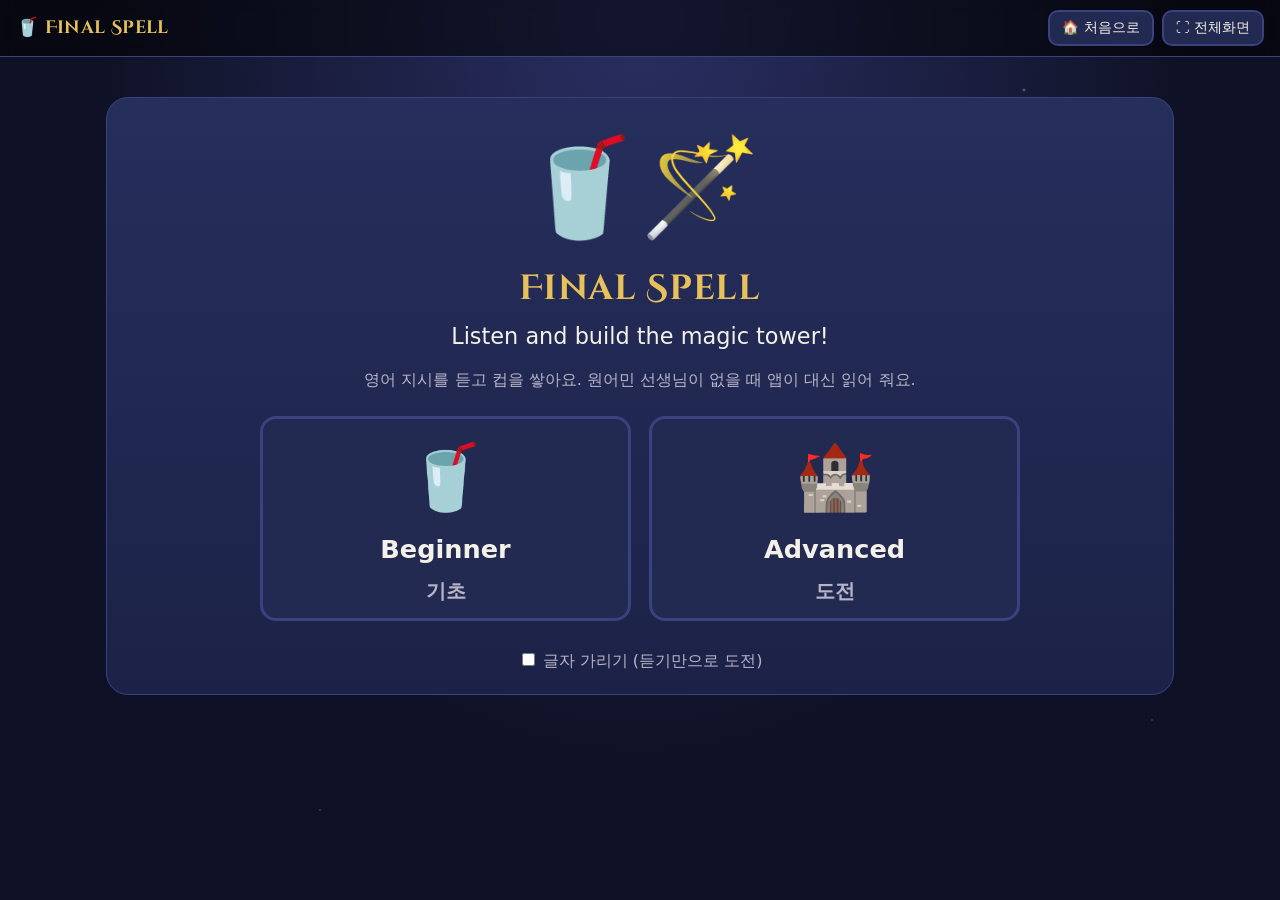
==== final.html @ cdf499e1 "Add Welcome to Hogwarts booth apps Sorting Ceremony, Spell Challenge, Forbidden Room and Final Spell" ====
<!doctype html>
<html lang="ko">
<head>
<meta charset="utf-8">
<meta name="viewport" content="width=device-width, initial-scale=1">
<title>Final Spell</title>
<link rel="preconnect" href="https://fonts.googleapis.com">
<link href="https://fonts.googleapis.com/css2?family=Cinzel+Decorative:wght@700&display=swap" rel="stylesheet">
<link rel="stylesheet" href="assets/common.css">
<style>
  .level-grid { display: grid; grid-template-columns: repeat(2, minmax(0, 1fr)); gap: 18px; max-width: 760px; margin: 24px auto; }
  .level { flex-direction: column; min-height: 200px; font-size: 1.6rem; font-weight: 800; border-width: 3px; }
  .level .e { font-size: 4rem; }
  .cmd { font-size: 3rem; font-weight: 800; line-height: 1.3; margin: 18px 0; min-height: 2.6em; display: flex; align-items: center; justify-content: center; }
  .cmd.blur { filter: blur(14px); }
  .c-red { color: #ff5c5c; } .c-blue { color: #5ca8ff; } .c-yellow { color: #ffd84a; } .c-green { color: #5cdb7a; }
  .steps { display: flex; gap: 6px; justify-content: center; margin: 8px 0; }
  .steps span { width: 34px; height: 8px; border-radius: 4px; background: #fff3; }
  .steps span.on { background: var(--gold); }
  @media (max-width: 640px) { .cmd { font-size: 1.9rem; } }
</style>
</head>
<body>
<div class="topbar">
  <h1 class="title-font">🥤 Final Spell</h1>
  <div class="tools">
    <a class="btn btn-small" href="index.html">🏠 처음으로</a>
    <button class="btn-small" onclick="Magic.toggleFullscreen()">⛶ 전체화면</button>
  </div>
</div>

<main class="wrap center" id="app"></main>

<script src="assets/common.js"></script>
<script>
// 컵스택 지시문 (협의안 Final Spell 내용 기반). 한 판 = 순서대로 진행
const SETS = {
  beginner: [
    ['Take the red cup.', 'Put the cup here.', 'Take the blue cup.', 'Put the red cup on the blue cup.', 'Put the yellow cup on top.', 'Build a tower!'],
    ['Take the green cup.', 'Put the cup here.', 'Take the yellow cup.', 'Put the yellow cup on the green cup.', 'Move the green cup.', 'Make a 3-layer tower!'],
    ['Take the blue cup.', 'Put the cup here.', 'Take the red cup.', 'Put the red cup next to the blue cup.', 'Put the green cup on top.', 'Build a tower!'],
  ],
  advanced: [
    ['Take 2 red cups and 3 blue cups.', 'Put the 3 blue cups in a line.', 'Put the 2 red cups on top.', 'Put 1 yellow cup on the top.', 'Make 3 layers!'],
    ['Take 3 green cups and 2 yellow cups.', 'Put the green cups in a line.', 'Put the yellow cups on the green cups.', 'Put 1 red cup on top.', 'Make 3 layers!'],
    ['Take 3 yellow cups.', 'Take 2 blue cups and 1 red cup.', 'Put the yellow cups in a line.', 'Put the blue cups on top.', 'Put the red cup on the very top.', 'Make a pyramid!'],
  ],
};

const app = document.getElementById('app');
let list, i, hideText = false;

function colorize(t) {
  return t.replace(/\b(red|blue|yellow|green)\b/gi, m => `<span class="c-${m.toLowerCase()}">${m}</span>`);
}

function home() {
  app.innerHTML = `
    <div class="card pop" style="margin-top:24px">
      <div style="font-size:6rem">🥤🪄</div>
      <h2 class="title-font" style="font-size:2.2rem;margin:6px 0;color:var(--gold)">Final Spell</h2>
      <p style="font-size:1.4rem;margin:4px 0">Listen and build the magic tower!</p>
      <p class="ko">영어 지시를 듣고 컵을 쌓아요. 원어민 선생님이 없을 때 앱이 대신 읽어 줘요.</p>
      <div class="level-grid">
        <button class="level" data-l="beginner"><span class="e">🥤</span>Beginner<span class="ko">기초</span></button>
        <button class="level" data-l="advanced"><span class="e">🏰</span>Advanced<span class="ko">도전</span></button>
      </div>
      <label class="ko"><input type="checkbox" id="hide"> 글자 가리기 (듣기만으로 도전)</label>
    </div>`;
  document.getElementById('hide').checked = hideText;
  document.getElementById('hide').onchange = e => hideText = e.target.checked;
  app.querySelectorAll('.level').forEach(b => b.onclick = () => {
    const sets = SETS[b.dataset.l];
    list = sets[Math.floor(Math.random() * sets.length)]; i = 0;
    Magic.sfx.magic(); show();
  });
}

function show() {
  const t = list[i];
  app.innerHTML = `
    <div class="steps">${list.map((_, k) => `<span class="${k <= i ? 'on' : ''}"></span>`).join('')}</div>
    <div class="pill">Spell ${i + 1} / ${list.length}</div>
    <div class="cmd pop ${hideText ? 'blur' : ''}" id="cmd">${colorize(t)}</div>
    <div class="row">
      <button class="btn-big" id="again">🔊 Again</button>
      ${hideText ? '<button class="btn-big" id="reveal">👀 Show</button>' : ''}
      <button class="btn-gold btn-big" id="next">${i < list.length - 1 ? 'Next ➜' : '✔ Finish'}</button>
    </div>
    <p class="ko" style="margin-top:16px">선생님: 학생이 지시대로 했으면 Next를 눌러 주세요.</p>`;
  Magic.speak(t, { rate: 0.8 });
  document.getElementById('again').onclick = () => Magic.speak(t, { rate: 0.7 });
  const rv = document.getElementById('reveal');
  if (rv) rv.onclick = () => document.getElementById('cmd').classList.remove('blur');
  document.getElementById('next').onclick = () => {
    Magic.sfx.ok();
    i++;
    i < list.length ? show() : finish();
  };
}

function finish() {
  Magic.inc('final_players');
  app.innerHTML = `
    <div class="card pop" style="margin-top:24px">
      <div style="font-size:6rem">🎉🏰</div>
      <h2 class="title-font" style="font-size:2.4rem;color:var(--gold);margin:6px 0">Congratulations!</h2>
      <p style="font-size:1.4rem">You are a real Hogwarts wizard!</p>
      <p class="ko">House 인증 카드를 받고 포토존으로 가세요! 📸</p>
      <button class="btn-gold btn-big" id="again" style="margin-top:14px">🥤 Next Student</button>
    </div>`;
  Magic.sfx.magic(); Magic.sparkle(app.querySelector('.card'), ['🎉', '✨', '⭐']);
  Magic.speak('Congratulations! You are a real Hogwarts wizard!');
  document.getElementById('again').onclick = home;
}

home();
</script>
</body>
</html>
---- assets/common.css ----
/* Welcome to Hogwarts - 공통 스타일 (태블릿·스탠바이미 화면 기준) */
:root {
  --bg: #0f1226;
  --bg2: #1a1f3d;
  --card: #232a52;
  --line: #3a4380;
  --text: #f4f1e8;
  --muted: #b8b4c8;
  --gold: #e8c15a;
  --ok: #4fd18b;
  --bad: #ff6b6b;
  --gryffindor: #ae0001;
  --slytherin: #1a7a3a;
  --hufflepuff: #e0a800;
  --ravenclaw: #1f4fa8;
}

* { box-sizing: border-box; -webkit-tap-highlight-color: transparent; }

html, body { margin: 0; min-height: 100%; }

body {
  background: radial-gradient(ellipse at top, #2a2f63 0%, var(--bg) 60%) fixed, var(--bg);
  color: var(--text);
  font-family: "Pretendard", "Apple SD Gothic Neo", "Malgun Gothic", "Noto Sans KR", system-ui, sans-serif;
  font-size: 20px;
  line-height: 1.45;
  user-select: none;
  -webkit-user-select: none;
  overflow-x: hidden;
}

/* 반짝이는 별 배경 */
body::before {
  content: "";
  position: fixed; inset: 0; pointer-events: none; z-index: -1;
  background-image:
    radial-gradient(2px 2px at 10% 20%, #fff8, transparent),
    radial-gradient(2px 2px at 80% 10%, #fff6, transparent),
    radial-gradient(1px 1px at 40% 70%, #fff8, transparent),
    radial-gradient(2px 2px at 65% 45%, #fff5, transparent),
    radial-gradient(1px 1px at 25% 90%, #fff7, transparent),
    radial-gradient(1px 1px at 90% 80%, #fff7, transparent);
  animation: twinkle 4s ease-in-out infinite alternate;
}
@keyframes twinkle { from { opacity: .5; } to { opacity: 1; } }

.title-font { font-family: "Cinzel Decorative", "Cinzel", Georgia, serif; letter-spacing: .02em; }

.wrap { max-width: 1100px; margin: 0 auto; padding: 16px; }

/* 상단 바 */
.topbar {
  display: flex; align-items: center; justify-content: space-between; gap: 12px;
  padding: 10px 16px; background: #0008; border-bottom: 1px solid var(--line);
  position: sticky; top: 0; z-index: 10; backdrop-filter: blur(6px);
}
.topbar h1 { margin: 0; font-size: 1.15rem; color: var(--gold); }
.topbar .tools { display: flex; gap: 8px; flex-wrap: wrap; }

/* 버튼 */
button, .btn {
  font: inherit; color: var(--text); cursor: pointer;
  background: var(--card); border: 2px solid var(--line); border-radius: 16px;
  padding: 12px 20px; text-decoration: none; display: inline-flex; align-items: center; justify-content: center; gap: 8px;
  transition: transform .08s, background .2s, border-color .2s;
}
button:active, .btn:active { transform: scale(.96); }
button:disabled { opacity: .45; cursor: default; }
.btn-gold { background: linear-gradient(180deg, #f5d77a, #c99a2e); color: #2a1d00; border-color: #f5d77a; font-weight: 700; }
.btn-small { padding: 6px 12px; font-size: .85rem; border-radius: 10px; }
.btn-big { font-size: 1.5rem; padding: 18px 34px; border-radius: 22px; }
.btn-ok { border-color: var(--ok); }
.btn-ghost { background: transparent; }

/* 마이크 버튼 */
.mic {
  width: 132px; height: 132px; border-radius: 50%; font-size: 3.4rem;
  background: radial-gradient(circle at 35% 30%, #ffe9a8, #d29b25 70%);
  border: 4px solid #fff3; color: #2a1d00; box-shadow: 0 0 30px #e8c15a55;
}
.mic.listening { animation: pulse 1s ease-in-out infinite; background: radial-gradient(circle at 35% 30%, #ffb3b3, #d23b3b 70%); }
@keyframes pulse { 0%,100% { box-shadow: 0 0 0 0 #ff6b6b88; } 50% { box-shadow: 0 0 0 26px #ff6b6b00; } }

.card {
  background: linear-gradient(180deg, #262e5c, #1c2247);
  border: 1px solid var(--line); border-radius: 22px; padding: 20px;
}

.center { text-align: center; }
.muted { color: var(--muted); }
.ko { color: var(--muted); font-size: .8em; }
.hidden { display: none !important; }

.row { display: flex; gap: 12px; flex-wrap: wrap; justify-content: center; align-items: center; }

.big-emoji { font-size: 9rem; line-height: 1.1; filter: drop-shadow(0 6px 18px #0008); }

.heard { min-height: 1.6em; font-size: 1.1rem; color: var(--muted); }
.heard b { color: var(--text); }

.feedback { font-size: 2rem; font-weight: 800; min-height: 1.5em; }
.feedback.ok { color: var(--ok); }
.feedback.bad { color: var(--bad); }

.pill { display: inline-block; padding: 4px 12px; border-radius: 999px; background: #0006; border: 1px solid var(--line); font-size: .85rem; }

/* 기숙사 색 */
.h-gryffindor { --house: var(--gryffindor); }
.h-slytherin { --house: var(--slytherin); }
.h-hufflepuff { --house: var(--hufflepuff); }
.h-ravenclaw { --house: var(--ravenclaw); }

/* 반짝 효과 */
.spark { position: fixed; pointer-events: none; font-size: 2rem; z-index: 99; animation: spark 1s ease-out forwards; }
@keyframes spark { to { transform: translate(var(--dx), var(--dy)) scale(.3); opacity: 0; } }

.shake { animation: shake .4s; }
@keyframes shake { 20%,60% { transform: translateX(-10px); } 40%,80% { transform: translateX(10px); } }

.pop { animation: pop .5s ease-out; }
@keyframes pop { 0% { transform: scale(.4); opacity: 0; } 70% { transform: scale(1.1); } 100% { transform: scale(1); opacity: 1; } }

/* 마이크 미지원 안내 */
.notice { background: #4a3a10; border: 1px solid var(--gold); color: #ffe9a8; border-radius: 12px; padding: 10px 14px; font-size: .9rem; margin: 10px auto; max-width: 760px; }

@media (max-width: 640px) {
  body { font-size: 17px; }
  .big-emoji { font-size: 6.5rem; }
  .mic { width: 104px; height: 104px; font-size: 2.6rem; }
  .btn-big { font-size: 1.2rem; padding: 14px 24px; }
}
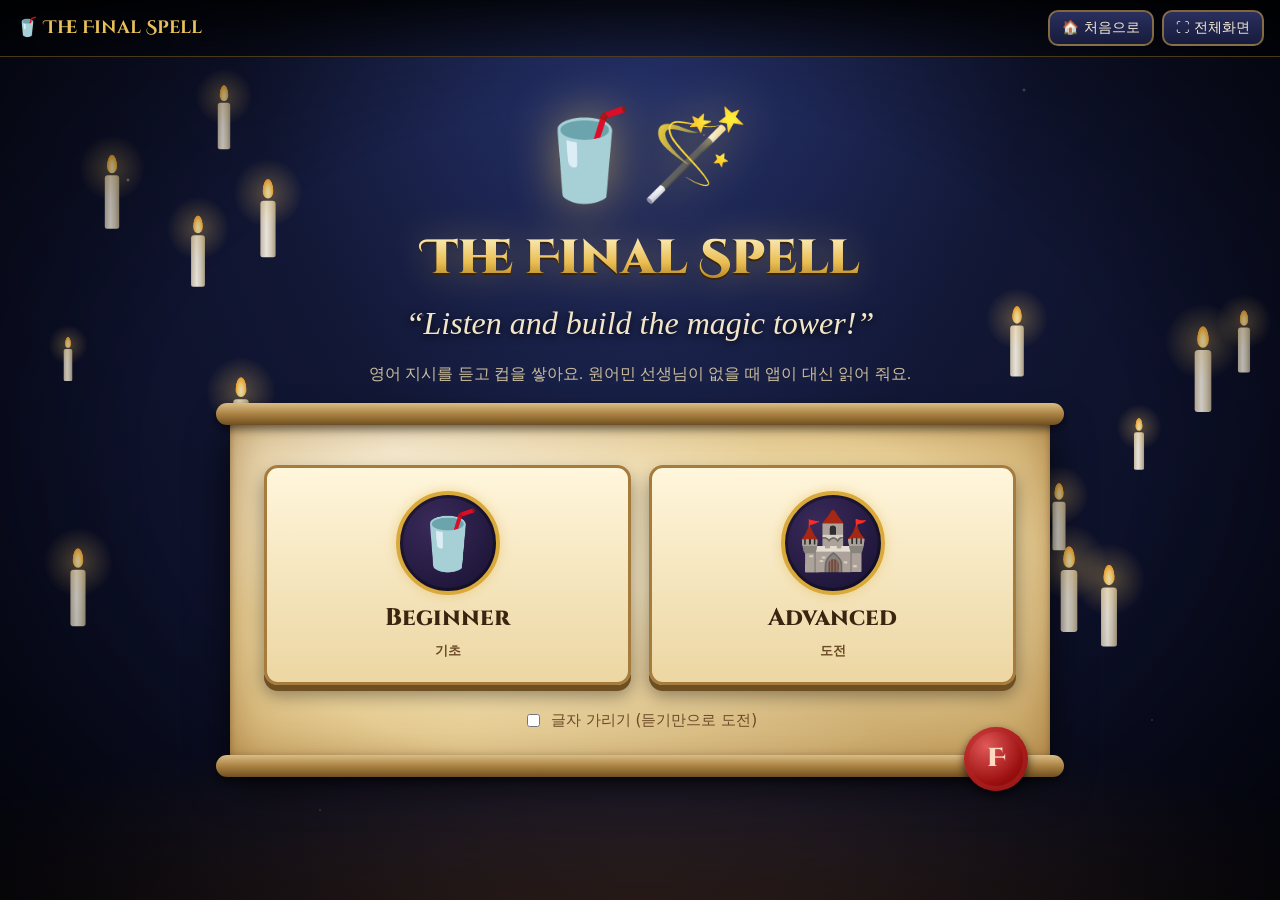
==== commit 98726cd7: "Apply Hogwarts Great Hall theme to all booth apps Move the candles, parchment, Sorting Hat, house cr" ====
--- a/final.html
+++ b/final.html
@@ -5,24 +5,22 @@
 <meta name="viewport" content="width=device-width, initial-scale=1">
 <title>Final Spell</title>
 <link rel="preconnect" href="https://fonts.googleapis.com">
-<link href="https://fonts.googleapis.com/css2?family=Cinzel+Decorative:wght@700&display=swap" rel="stylesheet">
+<link href="https://fonts.googleapis.com/css2?family=Cinzel+Decorative:wght@700;900&family=Cinzel:wght@600;800&family=IM+Fell+English:ital@0;1&display=swap" rel="stylesheet">
 <link rel="stylesheet" href="assets/common.css">
 <style>
-  .level-grid { display: grid; grid-template-columns: repeat(2, minmax(0, 1fr)); gap: 18px; max-width: 760px; margin: 24px auto; }
-  .level { flex-direction: column; min-height: 200px; font-size: 1.6rem; font-weight: 800; border-width: 3px; }
-  .level .e { font-size: 4rem; }
-  .cmd { font-size: 3rem; font-weight: 800; line-height: 1.3; margin: 18px 0; min-height: 2.6em; display: flex; align-items: center; justify-content: center; }
+  /* 주문서(양피지)에 적힌 지시문 */
+  .cmd { font-family: "IM Fell English", Georgia, serif; font-size: 3.2rem; line-height: 1.25; margin: 0; min-height: 2.6em; display: flex; align-items: center; justify-content: center; color: var(--ink); }
   .cmd.blur { filter: blur(14px); }
-  .c-red { color: #ff5c5c; } .c-blue { color: #5ca8ff; } .c-yellow { color: #ffd84a; } .c-green { color: #5cdb7a; }
-  .steps { display: flex; gap: 6px; justify-content: center; margin: 8px 0; }
-  .steps span { width: 34px; height: 8px; border-radius: 4px; background: #fff3; }
-  .steps span.on { background: var(--gold); }
+  .c-red { color: #b3161b; } .c-blue { color: #1f4fa8; } .c-yellow { color: #b8860b; } .c-green { color: #1d7a43; }
+  .cmd [class^="c-"] { font-weight: 700; }
+  .controls { display: flex; gap: 14px; justify-content: center; flex-wrap: wrap; margin-top: 34px; }
+  .label-check { display: inline-flex; gap: 8px; align-items: center; margin-top: 18px; color: var(--ink-soft); font-size: .95rem; }
   @media (max-width: 640px) { .cmd { font-size: 1.9rem; } }
 </style>
 </head>
 <body>
 <div class="topbar">
-  <h1 class="title-font">🥤 Final Spell</h1>
+  <h1>🥤 The Final Spell</h1>
   <div class="tools">
     <a class="btn btn-small" href="index.html">🏠 처음으로</a>
     <button class="btn-small" onclick="Magic.toggleFullscreen()">⛶ 전체화면</button>
@@ -56,16 +54,19 @@
 
 function home() {
   app.innerHTML = `
-    <div class="card pop" style="margin-top:24px">
-      <div style="font-size:6rem">🥤🪄</div>
-      <h2 class="title-font" style="font-size:2.2rem;margin:6px 0;color:var(--gold)">Final Spell</h2>
-      <p style="font-size:1.4rem;margin:4px 0">Listen and build the magic tower!</p>
+    <div class="pop" style="margin-top:18px">
+      <div style="font-size:5.5rem;filter:drop-shadow(0 0 24px #ffd25a88)">🥤🪄</div>
+      <h2 class="title" style="font-size:3rem">The Final Spell</h2>
+      <p class="speech" style="margin:4px 0">“Listen and build the magic tower!”</p>
       <p class="ko">영어 지시를 듣고 컵을 쌓아요. 원어민 선생님이 없을 때 앱이 대신 읽어 줘요.</p>
-      <div class="level-grid">
-        <button class="level" data-l="beginner"><span class="e">🥤</span>Beginner<span class="ko">기초</span></button>
-        <button class="level" data-l="advanced"><span class="e">🏰</span>Advanced<span class="ko">도전</span></button>
+      <div class="parchment" style="max-width:820px;margin-top:30px">
+        <div class="level-grid">
+          <button class="opt level" data-l="beginner"><span class="medal">🥤</span>Beginner<span class="ko">기초</span></button>
+          <button class="opt level" data-l="advanced"><span class="medal">🏰</span>Advanced<span class="ko">도전</span></button>
+        </div>
+        <label class="label-check"><input type="checkbox" id="hide"> 글자 가리기 (듣기만으로 도전)</label>
+        <div class="seal">F</div>
       </div>
-      <label class="ko"><input type="checkbox" id="hide"> 글자 가리기 (듣기만으로 도전)</label>
     </div>`;
   document.getElementById('hide').checked = hideText;
   document.getElementById('hide').onchange = e => hideText = e.target.checked;
@@ -79,13 +80,16 @@
 function show() {
   const t = list[i];
   app.innerHTML = `
-    <div class="steps">${list.map((_, k) => `<span class="${k <= i ? 'on' : ''}"></span>`).join('')}</div>
+    <div class="progress" style="margin-top:14px">${list.map((_, k) => `<span class="${k <= i ? 'on' : ''}"></span>`).join('')}</div>
     <div class="pill">Spell ${i + 1} / ${list.length}</div>
-    <div class="cmd pop ${hideText ? 'blur' : ''}" id="cmd">${colorize(t)}</div>
-    <div class="row">
+    <div class="parchment pop" style="margin-top:30px">
+      <div class="cmd ${hideText ? 'blur' : ''}" id="cmd"><span>${colorize(t)}</span></div>
+      <div class="seal">F</div>
+    </div>
+    <div class="controls">
       <button class="btn-big" id="again">🔊 Again</button>
       ${hideText ? '<button class="btn-big" id="reveal">👀 Show</button>' : ''}
-      <button class="btn-gold btn-big" id="next">${i < list.length - 1 ? 'Next ➜' : '✔ Finish'}</button>
+      <button class="btn-magic" id="next">${i < list.length - 1 ? 'Next ➜' : '✔ Finish'}</button>
     </div>
     <p class="ko" style="margin-top:16px">선생님: 학생이 지시대로 했으면 Next를 눌러 주세요.</p>`;
   Magic.speak(t, { rate: 0.8 });
@@ -102,15 +106,15 @@
 function finish() {
   Magic.inc('final_players');
   app.innerHTML = `
-    <div class="card pop" style="margin-top:24px">
-      <div style="font-size:6rem">🎉🏰</div>
-      <h2 class="title-font" style="font-size:2.4rem;color:var(--gold);margin:6px 0">Congratulations!</h2>
-      <p style="font-size:1.4rem">You are a real Hogwarts wizard!</p>
+    <div class="pop" style="margin-top:18px">
+      ${Magic.hatSVG()}
+      <h2 class="title" style="font-size:3rem">Congratulations!</h2>
+      <p class="speech" style="margin:4px 0">“You are a real Hogwarts wizard!”</p>
       <p class="ko">House 인증 카드를 받고 포토존으로 가세요! 📸</p>
-      <button class="btn-gold btn-big" id="again" style="margin-top:14px">🥤 Next Student</button>
+      <button class="btn-magic" id="again" style="margin-top:22px">🥤 Next Student</button>
     </div>`;
-  Magic.sfx.magic(); Magic.sparkle(app.querySelector('.card'), ['🎉', '✨', '⭐']);
-  Magic.speak('Congratulations! You are a real Hogwarts wizard!');
+  Magic.sfx.magic(); Magic.confetti(); Magic.sparkle(document.getElementById('hat'), ['🎉', '✨', '⭐']);
+  Magic.hatSay('Congratulations! You are a real Hogwarts wizard!');
   document.getElementById('again').onclick = home;
 }
 
--- a/assets/common.css
+++ b/assets/common.css
@@ -1,18 +1,16 @@
-/* Welcome to Hogwarts - 공통 스타일 (태블릿·스탠바이미 화면 기준) */
+/* Welcome to Hogwarts - 공통 스타일 (태블릿·스탠바이미 화면 기준)
+ * 모든 앱이 같은 '대연회장' 분위기: 별 천장 + 떠다니는 촛불 + 양피지 + 금빛 장식
+ * 글꼴(각 HTML <head>에서 불러옴): Cinzel Decorative / Cinzel / IM Fell English
+ */
 :root {
-  --bg: #0f1226;
-  --bg2: #1a1f3d;
-  --card: #232a52;
-  --line: #3a4380;
-  --text: #f4f1e8;
-  --muted: #b8b4c8;
+  --bg: #07091a;
+  --card: #1c2148;
+  --line: #d9a93a55;
+  --text: #f6ecd6;
+  --muted: #cbbd9c;
   --gold: #e8c15a;
-  --ok: #4fd18b;
+  --ok: #5fe39a;
   --bad: #ff6b6b;
-  --gryffindor: #ae0001;
-  --slytherin: #1a7a3a;
-  --hufflepuff: #e0a800;
-  --ravenclaw: #1f4fa8;
 }
 
 * { box-sizing: border-box; -webkit-tap-highlight-color: transparent; }
@@ -20,7 +18,6 @@
 html, body { margin: 0; min-height: 100%; }
 
 body {
-  background: radial-gradient(ellipse at top, #2a2f63 0%, var(--bg) 60%) fixed, var(--bg);
   color: var(--text);
   font-family: "Pretendard", "Apple SD Gothic Neo", "Malgun Gothic", "Noto Sans KR", system-ui, sans-serif;
   font-size: 20px;
@@ -30,17 +27,19 @@
   overflow-x: hidden;
 }
 
-/* 반짝이는 별 배경 */
+/* 반짝이는 별 (마법 천장) */
 body::before {
   content: "";
-  position: fixed; inset: 0; pointer-events: none; z-index: -1;
+  position: fixed; inset: 0; pointer-events: none; z-index: 0;
   background-image:
     radial-gradient(2px 2px at 10% 20%, #fff8, transparent),
     radial-gradient(2px 2px at 80% 10%, #fff6, transparent),
     radial-gradient(1px 1px at 40% 70%, #fff8, transparent),
     radial-gradient(2px 2px at 65% 45%, #fff5, transparent),
     radial-gradient(1px 1px at 25% 90%, #fff7, transparent),
-    radial-gradient(1px 1px at 90% 80%, #fff7, transparent);
+    radial-gradient(1px 1px at 90% 80%, #fff7, transparent),
+    radial-gradient(1px 1px at 55% 15%, #fff9, transparent),
+    radial-gradient(2px 2px at 33% 35%, #fff4, transparent);
   animation: twinkle 4s ease-in-out infinite alternate;
 }
 @keyframes twinkle { from { opacity: .5; } to { opacity: 1; } }
@@ -52,39 +51,38 @@
 /* 상단 바 */
 .topbar {
   display: flex; align-items: center; justify-content: space-between; gap: 12px;
-  padding: 10px 16px; background: #0008; border-bottom: 1px solid var(--line);
-  position: sticky; top: 0; z-index: 10; backdrop-filter: blur(6px);
+  padding: 10px 16px; position: sticky; top: 0; z-index: 10; backdrop-filter: blur(6px);
 }
 .topbar h1 { margin: 0; font-size: 1.15rem; color: var(--gold); }
 .topbar .tools { display: flex; gap: 8px; flex-wrap: wrap; }
 
-/* 버튼 */
+/* 기본 버튼: 남색 + 금테 */
 button, .btn {
   font: inherit; color: var(--text); cursor: pointer;
-  background: var(--card); border: 2px solid var(--line); border-radius: 16px;
+  background: linear-gradient(180deg, #2a2f5e, #171b3c); border: 2px solid #d9a93a88; border-radius: 16px;
   padding: 12px 20px; text-decoration: none; display: inline-flex; align-items: center; justify-content: center; gap: 8px;
-  transition: transform .08s, background .2s, border-color .2s;
-}
+  transition: transform .08s, background .2s, border-color .2s, box-shadow .2s;
+}
+button:hover, .btn:hover { border-color: var(--gold); }
 button:active, .btn:active { transform: scale(.96); }
 button:disabled { opacity: .45; cursor: default; }
-.btn-gold { background: linear-gradient(180deg, #f5d77a, #c99a2e); color: #2a1d00; border-color: #f5d77a; font-weight: 700; }
 .btn-small { padding: 6px 12px; font-size: .85rem; border-radius: 10px; }
 .btn-big { font-size: 1.5rem; padding: 18px 34px; border-radius: 22px; }
 .btn-ok { border-color: var(--ok); }
 .btn-ghost { background: transparent; }
 
 /* 마이크 버튼 */
-.mic {
-  width: 132px; height: 132px; border-radius: 50%; font-size: 3.4rem;
-  background: radial-gradient(circle at 35% 30%, #ffe9a8, #d29b25 70%);
-  border: 4px solid #fff3; color: #2a1d00; box-shadow: 0 0 30px #e8c15a55;
-}
+.mic { width: 132px; height: 132px; border-radius: 50%; font-size: 3.4rem; color: #2a1d00; box-shadow: 0 0 30px #e8c15a55; }
 .mic.listening { animation: pulse 1s ease-in-out infinite; background: radial-gradient(circle at 35% 30%, #ffb3b3, #d23b3b 70%); }
 @keyframes pulse { 0%,100% { box-shadow: 0 0 0 0 #ff6b6b88; } 50% { box-shadow: 0 0 0 26px #ff6b6b00; } }
 
+/* 어두운 판 (선생님 메뉴 등) */
 .card {
-  background: linear-gradient(180deg, #262e5c, #1c2247);
-  border: 1px solid var(--line); border-radius: 22px; padding: 20px;
+  position: relative; z-index: 1;
+  background: linear-gradient(180deg, #1f2550ee, #12153300);
+  background-color: #141838e6;
+  border: 1px solid var(--line); border-radius: 18px; padding: 20px;
+  box-shadow: 0 18px 40px #0009;
 }
 
 .center { text-align: center; }
@@ -96,20 +94,14 @@
 
 .big-emoji { font-size: 9rem; line-height: 1.1; filter: drop-shadow(0 6px 18px #0008); }
 
-.heard { min-height: 1.6em; font-size: 1.1rem; color: var(--muted); }
+.heard { min-height: 1.6em; font-size: 1.1rem; }
 .heard b { color: var(--text); }
 
-.feedback { font-size: 2rem; font-weight: 800; min-height: 1.5em; }
+.feedback { font-family: "Cinzel", Georgia, serif; font-size: 2rem; font-weight: 800; min-height: 1.5em; text-shadow: 0 2px 8px #000a; }
 .feedback.ok { color: var(--ok); }
 .feedback.bad { color: var(--bad); }
 
-.pill { display: inline-block; padding: 4px 12px; border-radius: 999px; background: #0006; border: 1px solid var(--line); font-size: .85rem; }
-
-/* 기숙사 색 */
-.h-gryffindor { --house: var(--gryffindor); }
-.h-slytherin { --house: var(--slytherin); }
-.h-hufflepuff { --house: var(--hufflepuff); }
-.h-ravenclaw { --house: var(--ravenclaw); }
+.pill { display: inline-block; padding: 4px 14px; border-radius: 999px; background: #000a; border: 1px solid var(--line); font: 600 .85rem "Cinzel", Georgia, serif; color: var(--gold); letter-spacing: .05em; }
 
 /* 반짝 효과 */
 .spark { position: fixed; pointer-events: none; font-size: 2rem; z-index: 99; animation: spark 1s ease-out forwards; }
@@ -122,7 +114,17 @@
 @keyframes pop { 0% { transform: scale(.4); opacity: 0; } 70% { transform: scale(1.1); } 100% { transform: scale(1); opacity: 1; } }
 
 /* 마이크 미지원 안내 */
-.notice { background: #4a3a10; border: 1px solid var(--gold); color: #ffe9a8; border-radius: 12px; padding: 10px 14px; font-size: .9rem; margin: 10px auto; max-width: 760px; }
+.notice { position: relative; z-index: 1; background: #3a2a0c; border: 1px solid var(--gold); color: #ffe9a8; border-radius: 12px; padding: 10px 14px; font-size: .9rem; margin: 10px auto; max-width: 760px; }
+
+/* 선생님용 영역 */
+.teacher { margin-top: 18px; padding-top: 12px; border-top: 1px dashed #d9a93a44; }
+.teacher .label { font-size: .8rem; color: var(--muted); margin-bottom: 6px; }
+kbd { background: #0007; border: 1px solid var(--line); border-radius: 6px; padding: 0 6px; font-size: .8em; }
+
+/* 단계 선택 (양피지 타일 2개) */
+.level-grid { display: grid; grid-template-columns: repeat(2, minmax(0, 1fr)); gap: 18px; max-width: 760px; margin: 22px auto 6px; }
+.level-grid .opt { min-height: 220px; font-size: 1.5rem; }
+.level-grid .opt .ko { font-family: "Pretendard", "Malgun Gothic", sans-serif; font-weight: 600; font-size: .8rem; color: var(--ink-soft); }
 
 @media (max-width: 640px) {
   body { font-size: 17px; }
@@ -130,3 +132,166 @@
   .mic { width: 104px; height: 104px; font-size: 2.6rem; }
   .btn-big { font-size: 1.2rem; padding: 14px 24px; }
 }
+
+/* ================================================================
+ * 호그와트 테마 (Sorting Ceremony에서 시작해 모든 앱에 공통 적용)
+ * ================================================================ */
+/* ===== 대연회장(Great Hall) 분위기 ===== */
+:root {
+  --parch-1: #f6e7c1; --parch-2: #e6cd94; --parch-3: #c9a565;
+  --ink: #3a2510; --ink-soft: #6b4a26;
+  --gold-1: #fbe7a1; --gold-2: #d9a93a; --gold-3: #8a6416;
+}
+body {
+  background:
+    radial-gradient(ellipse 120% 60% at 50% 115%, #5a3410cc 0%, transparent 60%) fixed,
+    radial-gradient(ellipse at 50% -10%, #2b3a7a 0%, #121735 45%, #07091a 100%) fixed;
+  background-color: #07091a;
+  min-height: 100vh;
+}
+html { overflow-x: hidden; }
+/* 가장자리 어둡게 */
+body::after {
+  content: ""; position: fixed; inset: 0; pointer-events: none; z-index: 0;
+  background: radial-gradient(ellipse at center, transparent 55%, #000a 100%);
+}
+.fell { font-family: "IM Fell English", Georgia, "Noto Serif KR", serif; }
+.cinzel { font-family: "Cinzel", Georgia, serif; }
+.ko { font-family: "Pretendard", "Apple SD Gothic Neo", "Malgun Gothic", sans-serif; }
+
+.topbar { background: linear-gradient(180deg, #000c, #0006); border-bottom: 1px solid #d9a93a55; }
+.topbar h1 { font-family: "Cinzel Decorative", serif; }
+
+main.wrap { position: relative; z-index: 1; }
+
+/* ===== 떠다니는 촛불 ===== */
+.candles { position: fixed; inset: 0; pointer-events: none; z-index: 0; overflow: hidden; }
+.candle { position: absolute; width: 14px; height: 52px; border-radius: 3px 3px 2px 2px;
+  background: linear-gradient(90deg, #d8cbb0, #fffaf0 40%, #e6dcc4 70%, #b9ab8e);
+  animation: float var(--d, 6s) ease-in-out infinite alternate; opacity: .9; }
+.candle::before { /* 불꽃 */
+  content: ""; position: absolute; left: 50%; top: -20px; width: 10px; height: 18px; transform: translateX(-50%);
+  border-radius: 50% 50% 50% 50% / 60% 60% 40% 40%;
+  background: radial-gradient(ellipse at 50% 70%, #fff 0%, #ffe27a 35%, #ff9a1f 70%, transparent 75%);
+  animation: flicker .18s infinite alternate; }
+.candle::after { /* 빛 번짐 */
+  content: ""; position: absolute; left: 50%; top: -42px; width: 70px; height: 70px; transform: translateX(-50%);
+  background: radial-gradient(circle, #ffcf6b55, transparent 65%); }
+@keyframes float { from { transform: translateY(0); } to { transform: translateY(-22px); } }
+@keyframes flicker { from { transform: translateX(-50%) scale(1, 1); } to { transform: translateX(-52%) scale(.9, 1.08); } }
+body.dim .candles { opacity: .35; transition: opacity 1s; }
+
+/* ===== 마법의 모자 (SVG) ===== */
+.hat-wrap { display: inline-block; filter: drop-shadow(0 18px 24px #000c); }
+.hat-wrap svg { width: 240px; height: auto; display: block; transform-origin: 50% 90%; animation: sway 3s ease-in-out infinite; }
+.hat-wrap.small svg { width: 120px; }
+.hat-wrap.big svg { width: 300px; }
+@keyframes sway { 0%,100% { transform: rotate(-4deg); } 50% { transform: rotate(4deg); } }
+.hat-mouth { transform-origin: 105px 141px; transition: transform .1s; }
+.talking .hat-mouth { animation: talk .22s ease-in-out infinite alternate; }
+.talking svg { animation: sway 3s ease-in-out infinite, bob .44s ease-in-out infinite alternate; }
+@keyframes talk { from { transform: scaleY(.35); } to { transform: scaleY(1.25); } }
+@keyframes bob { to { translate: 0 -4px; } }
+.thinking svg { animation: ponder 1.1s ease-in-out infinite; }
+@keyframes ponder { 0%,100% { transform: rotate(-10deg) scale(1); } 50% { transform: rotate(10deg) scale(1.04); } }
+
+/* ===== 양피지 ===== */
+.parchment {
+  position: relative; color: var(--ink); padding: 28px 34px 30px; margin: 10px auto; max-width: 900px;
+  background:
+    radial-gradient(ellipse at 20% 10%, #fff8 0%, transparent 40%),
+    radial-gradient(ellipse at 80% 90%, #a0743055 0%, transparent 45%),
+    radial-gradient(ellipse at center, var(--parch-1) 0%, var(--parch-2) 70%, var(--parch-3) 100%);
+  border-radius: 6px 10px 8px 12px / 12px 8px 10px 6px;
+  box-shadow: inset 0 0 40px #8a5a2088, inset 0 0 6px #5a3a1088, 0 18px 40px #000b;
+}
+.parchment::before, .parchment::after { /* 위아래 두루마리 */
+  content: ""; position: absolute; left: -14px; right: -14px; height: 22px; border-radius: 12px;
+  background: linear-gradient(180deg, #d9bd84, #a57c3d 55%, #6e4f22);
+  box-shadow: 0 4px 10px #0008;
+}
+.parchment::before { top: -12px; }
+.parchment::after { bottom: -12px; }
+.parchment .ko { color: var(--ink-soft); }
+
+.seal { /* 밀랍 봉인 */
+  position: absolute; right: 22px; bottom: -26px; width: 64px; height: 64px; border-radius: 50%; z-index: 2;
+  background: radial-gradient(circle at 35% 30%, #e05858, #9c1010 60%, #5e0606);
+  box-shadow: 0 4px 10px #000a, inset 0 0 0 5px #b8262680;
+  display: grid; place-items: center; color: #ffd9c0; font: 900 1.6rem "Cinzel Decorative", serif;
+}
+
+/* ===== 진행 표시 (작은 촛불) ===== */
+.progress { display: flex; gap: 18px; justify-content: center; margin: 4px 0 14px; }
+.progress span { width: 10px; height: 26px; border-radius: 2px; background: #6b5a40; position: relative; }
+.progress span.on { background: linear-gradient(90deg, #d8cbb0, #fffaf0, #c9bb9e); }
+.progress span.on::before { content: ""; position: absolute; left: 50%; top: -14px; width: 8px; height: 12px; transform: translateX(-50%);
+  border-radius: 50% 50% 50% 50% / 60% 60% 40% 40%; background: radial-gradient(ellipse at 50% 70%, #fff, #ffd25a 40%, #ff8a1a 75%, transparent 78%);
+  box-shadow: 0 0 14px 4px #ffb84a66; }
+
+/* ===== 질문 화면 ===== */
+.q-head { display: flex; align-items: center; justify-content: center; gap: 18px; }
+.q-text { font-family: "IM Fell English", Georgia, serif; font-size: 2.5rem; margin: 0; line-height: 1.15; }
+.speak-btn { background: #3a2510; border: 2px solid var(--gold-2); color: var(--gold-1); border-radius: 50%; width: 52px; height: 52px; padding: 0; font-size: 1.3rem; flex: none; }
+.options { display: grid; grid-template-columns: repeat(4, minmax(0, 1fr)); gap: 16px; margin: 22px 0 6px; }
+.opt {
+  flex-direction: column; gap: 6px; min-height: 200px; padding: 16px 8px; color: var(--ink);
+  font-family: "Cinzel", serif; font-weight: 800; font-size: 1.25rem;
+  background: linear-gradient(180deg, #fff6dc, #ecd6a2);
+  border: 3px solid #a57c3d; border-radius: 14px; box-shadow: 0 6px 0 #6e4f22, 0 10px 18px #0006;
+}
+.opt:active { transform: translateY(4px); box-shadow: 0 2px 0 #6e4f22, 0 4px 10px #0006; }
+.opt .medal { width: 104px; height: 104px; border-radius: 50%; display: grid; place-items: center; font-size: 3.6rem;
+  background: radial-gradient(circle at 35% 30%, #3a2a5a, #161030); border: 4px solid var(--gold-2); box-shadow: inset 0 0 0 3px #00000055, 0 0 12px #d9a93a66; }
+.opt.chosen { background: linear-gradient(180deg, #fff3b8, #f0c955); border-color: var(--gold-1); box-shadow: 0 0 0 4px #fbe7a1, 0 0 40px #ffd25a; }
+.listen-row { display: flex; align-items: center; justify-content: center; gap: 18px; margin-top: 18px; }
+.mic { background: radial-gradient(circle at 35% 30%, #fbe7a1, #d9a93a 55%, #8a6416); border: 4px solid #fff4; }
+.heard { color: #e9dcc0; font-family: "IM Fell English", Georgia, serif; }
+.hint { color: #d8c9a8; font-size: .95rem; }
+
+/* ===== 문장(제목) ===== */
+.title { font-family: "Cinzel Decorative", serif; font-weight: 900; color: var(--gold-1); margin: 6px 0;
+  background: linear-gradient(180deg, #fff6cf 10%, #e9bd52 55%, #9c6d18 90%); -webkit-background-clip: text; background-clip: text; color: transparent;
+  filter: drop-shadow(0 2px 0 #3a2508) drop-shadow(0 0 18px #ffcc5a55); }
+.speech { font-family: "IM Fell English", Georgia, serif; font-style: italic; font-size: 2rem; color: #f3e6c8; text-shadow: 0 2px 8px #000; }
+
+/* ===== 금빛 버튼 ===== */
+.btn-magic {
+  font-family: "Cinzel", serif; font-weight: 800; font-size: 1.45rem; letter-spacing: .04em; color: #2a1a04;
+  padding: 16px 38px; border-radius: 999px; border: 2px solid #fff3c4;
+  background: linear-gradient(180deg, #fff1b5 0%, #e5b443 45%, #a77a1f 100%);
+  box-shadow: 0 0 0 4px #5a3d0c, 0 0 30px #ffcf5a77, inset 0 2px 0 #fff8;
+}
+
+/* ===== 기숙사 문장(방패) ===== */
+.crest { position: relative; width: 100%; aspect-ratio: .84; display: grid; place-items: center;
+  border-radius: 14px 14px 50% 50% / 14px 14px 62% 62%;
+  background:
+    repeating-linear-gradient(135deg, #ffffff10 0 12px, transparent 12px 24px),
+    linear-gradient(180deg, var(--c1), var(--c2));
+  border: 6px solid var(--metal);
+  box-shadow: inset 0 0 0 3px #0005, inset 0 -20px 40px #0006, 0 10px 24px #000a; }
+.crest .animal { font-size: 4.2rem; filter: drop-shadow(0 4px 4px #0009); margin-top: -10%; }
+.house-btn .crest { max-width: 210px; margin: 0 auto; }
+.crest.mini { width: 74px; }
+.crest.mini .animal { font-size: 2.2rem; }
+.crest.huge { width: 200px; }
+.crest.huge .animal { font-size: 6.4rem; }
+.h-gryffindor { --c1: #b3161b; --c2: #5c0709; --metal: #e3b23c; --glow: #ff5a3a; }
+.h-slytherin  { --c1: #1d7a43; --c2: #08321a; --metal: #c9ced6; --glow: #4bd17e; }
+.h-hufflepuff { --c1: #f0c22a; --c2: #8a6a00; --metal: #2a2a2a; --glow: #ffd84a; }
+.h-ravenclaw  { --c1: #1f4fa8; --c2: #0c1f4a; --metal: #b97a3e; --glow: #5aa0ff; }
+
+.confetti { position: fixed; top: -20px; width: 10px; height: 16px; z-index: 60; pointer-events: none; animation: fall linear forwards; }
+@keyframes fall { to { transform: translateY(110vh) rotate(720deg); } }
+
+@media (max-width: 860px) {
+  .options { grid-template-columns: repeat(2, minmax(0, 1fr)); }
+  .q-text { font-size: 1.8rem; }
+  .hat-wrap svg { width: 170px; } .hat-wrap.big svg { width: 210px; }
+  .crest.huge { width: 150px; } .crest.huge .animal { font-size: 4.6rem; }
+  .parchment { padding: 22px 16px 26px; }
+}
+
+/* 듣는 중인 마이크는 빨갛게 (금빛 마이크보다 우선) */
+.mic.listening { background: radial-gradient(circle at 35% 30%, #ffb3b3, #d23b3b 70%); }
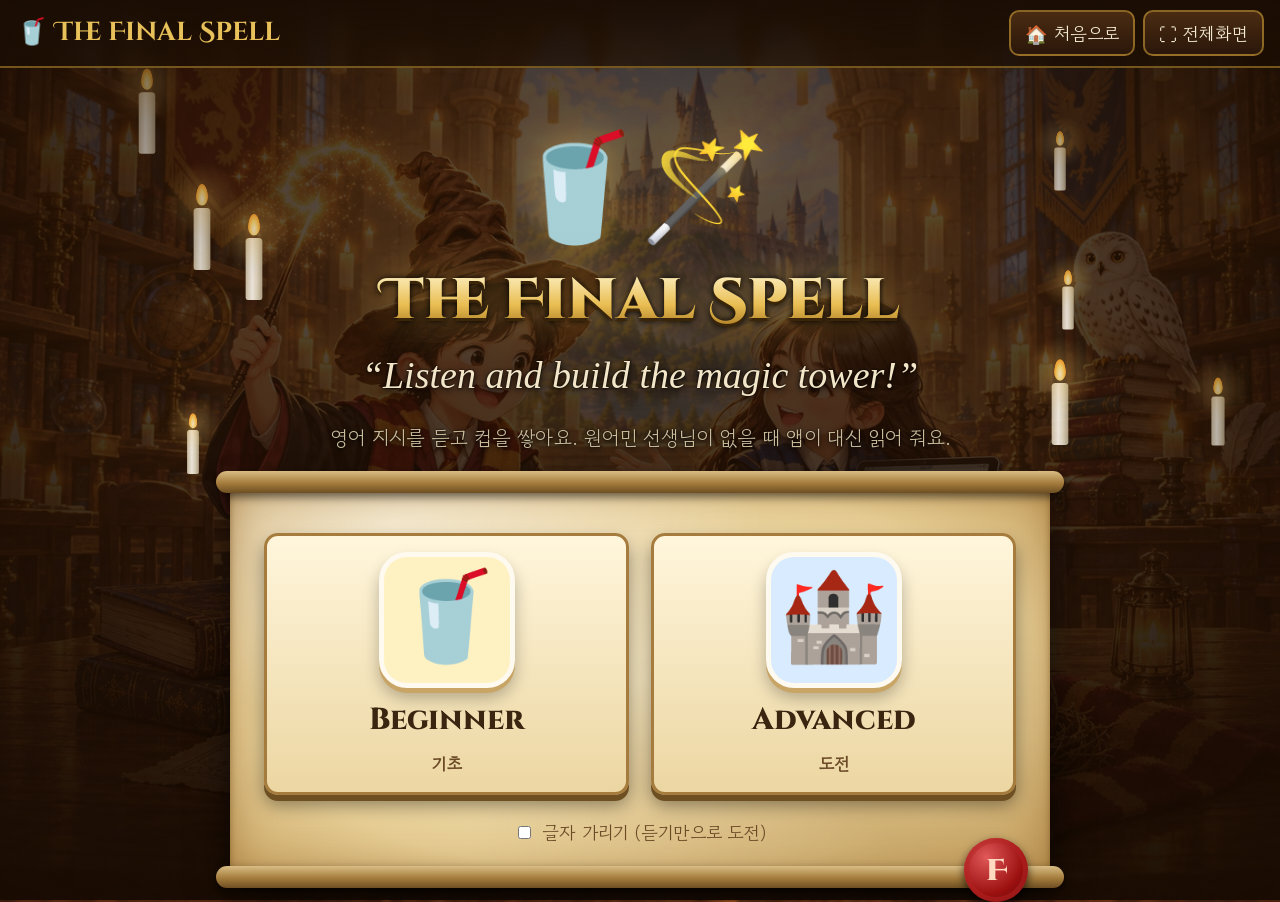
==== commit 30be9bdb: "Use Hogwarts library illustration and larger text and pictures - Add the booth illustration as the b" ====
--- a/final.html
+++ b/final.html
@@ -5,11 +5,11 @@
 <meta name="viewport" content="width=device-width, initial-scale=1">
 <title>Final Spell</title>
 <link rel="preconnect" href="https://fonts.googleapis.com">
-<link href="https://fonts.googleapis.com/css2?family=Cinzel+Decorative:wght@700;900&family=Cinzel:wght@600;800&family=IM+Fell+English:ital@0;1&display=swap" rel="stylesheet">
+<link href="https://fonts.googleapis.com/css2?family=Cinzel+Decorative:wght@700;900&family=Cinzel:wght@600;800&family=IM+Fell+English:ital@0;1&family=Gowun+Dodum&display=swap" rel="stylesheet">
 <link rel="stylesheet" href="assets/common.css">
 <style>
   /* 주문서(양피지)에 적힌 지시문 */
-  .cmd { font-family: "IM Fell English", Georgia, serif; font-size: 3.2rem; line-height: 1.25; margin: 0; min-height: 2.6em; display: flex; align-items: center; justify-content: center; color: var(--ink); }
+  .cmd { font-family: "IM Fell English", Georgia, serif; font-size: 3.7rem; line-height: 1.25; margin: 0; min-height: 2.6em; display: flex; align-items: center; justify-content: center; color: var(--ink); }
   .cmd.blur { filter: blur(14px); }
   .c-red { color: #b3161b; } .c-blue { color: #1f4fa8; } .c-yellow { color: #b8860b; } .c-green { color: #1d7a43; }
   .cmd [class^="c-"] { font-weight: 700; }
--- a/assets/common.css
+++ b/assets/common.css
@@ -295,3 +295,70 @@
 
 /* 듣는 중인 마이크는 빨갛게 (금빛 마이크보다 우선) */
 .mic.listening { background: radial-gradient(circle at 35% 30%, #ffb3b3, #d23b3b 70%); }
+
+/* ================================================================
+ * 그림책 도서관 테마 + 큰 글씨·큰 그림 (참고 그림: 호그와트 도서관)
+ * html 글자 크기를 키워 rem 단위로 된 글씨가 모두 함께 커짐
+ * ================================================================ */
+html { font-size: 19px; }
+body {
+  font-size: 1.2rem;
+  font-family: "Gowun Dodum", "Pretendard", "Apple SD Gothic Neo", "Malgun Gothic", sans-serif;
+  background:
+    linear-gradient(180deg, #2a1606bb 0%, #1e0f04d2 55%, #140a03e6 100%) fixed,
+    url("hogwarts-library.webp") center / cover no-repeat fixed;
+  background-color: #1e1206;
+}
+body::before { display: none; }                       /* 밤하늘 별 대신 그림 배경 */
+body::after { background: radial-gradient(ellipse at center, transparent 50%, #1a0c02d0 100%); }
+.ko { font-family: "Gowun Dodum", "Pretendard", "Malgun Gothic", sans-serif; font-size: .88em; }
+.level-grid .opt .ko { font-family: "Gowun Dodum", "Pretendard", "Malgun Gothic", sans-serif; font-size: .9rem; }
+
+.topbar { background: linear-gradient(180deg, #1a0d03f0, #1a0d03b0); border-bottom: 2px solid #d9a93a77; }
+.topbar h1 { font-size: 1.35rem; }
+.btn-small { font-size: .95rem; padding: 8px 14px; }
+.pill { font-size: 1.05rem; padding: 6px 18px; }
+
+/* 배경 그림 위 글씨가 잘 보이도록 그림자 강화 */
+.speech, .heard, .hint, main > .ko, .center > .ko, .pop > .ko { text-shadow: 0 2px 6px #000, 0 0 2px #000; }
+.title { filter: drop-shadow(0 3px 0 #3a2508) drop-shadow(0 0 3px #000) drop-shadow(0 0 22px #ffcc5a66); }
+
+/* 그림 크게 */
+.mic { width: 150px; height: 150px; font-size: 3.8rem; }
+.speak-btn { width: 62px; height: 62px; font-size: 1.5rem; }
+.hat-wrap svg { width: 270px; } .hat-wrap.small svg { width: 140px; } .hat-wrap.big svg { width: 330px; }
+.crest.mini { width: 88px; } .crest.mini .animal { font-size: 2.4rem; }
+.crest.huge { width: 230px; }
+.crest .animal { font-size: 4.6rem; }
+
+/* 보기 카드: 그림 속 태블릿처럼 파스텔 타일 */
+.opt { min-height: 240px; gap: 10px; font-size: 1.35rem; }
+.opt .medal { width: 136px; height: 136px; border-radius: 28px; font-size: 4.6rem;
+  background: var(--tile, #fff4c7); border: 5px solid #fffaf0; box-shadow: 0 5px 0 #c9a565, 0 10px 16px #0004; }
+.opt:nth-child(4n+1) .medal { --tile: #fff2c2; }
+.opt:nth-child(4n+2) .medal { --tile: #d9ecff; }
+.opt:nth-child(4n+3) .medal { --tile: #dff5d4; }
+.opt:nth-child(4n+4) .medal { --tile: #efe0ff; }
+.level-grid .opt { min-height: 260px; font-size: 1.6rem; }
+.level-grid { max-width: 820px; gap: 22px; }
+
+@media (max-width: 860px) {
+  html { font-size: 17px; }
+  .opt { min-height: 200px; } .opt .medal { width: 108px; height: 108px; font-size: 3.6rem; }
+}
+@media (max-width: 640px) {
+  html { font-size: 15px; }
+  .mic { width: 112px; height: 112px; font-size: 2.8rem; }
+  .hat-wrap svg { width: 180px; } .hat-wrap.big svg { width: 220px; } .hat-wrap.small svg { width: 110px; }
+  .opt .medal { width: 92px; height: 92px; font-size: 3rem; border-radius: 22px; }
+  .crest.huge { width: 160px; }
+}
+
+/* 선생님 메뉴 등 어두운 판도 따뜻한 나무색으로 */
+.card { background: linear-gradient(180deg, #3a220ef0, #22130af0); border: 2px solid #d9a93a66; }
+.stat { background: #00000040; }
+
+/* 기본 버튼도 나무색 + 금테 */
+button, .btn { background: linear-gradient(180deg, #4a2c12, #2a170a); }
+.topbar h1 { white-space: nowrap; overflow: hidden; text-overflow: ellipsis; min-width: 0; }
+@media (max-width: 640px) { .topbar h1 { font-size: 1rem; } }
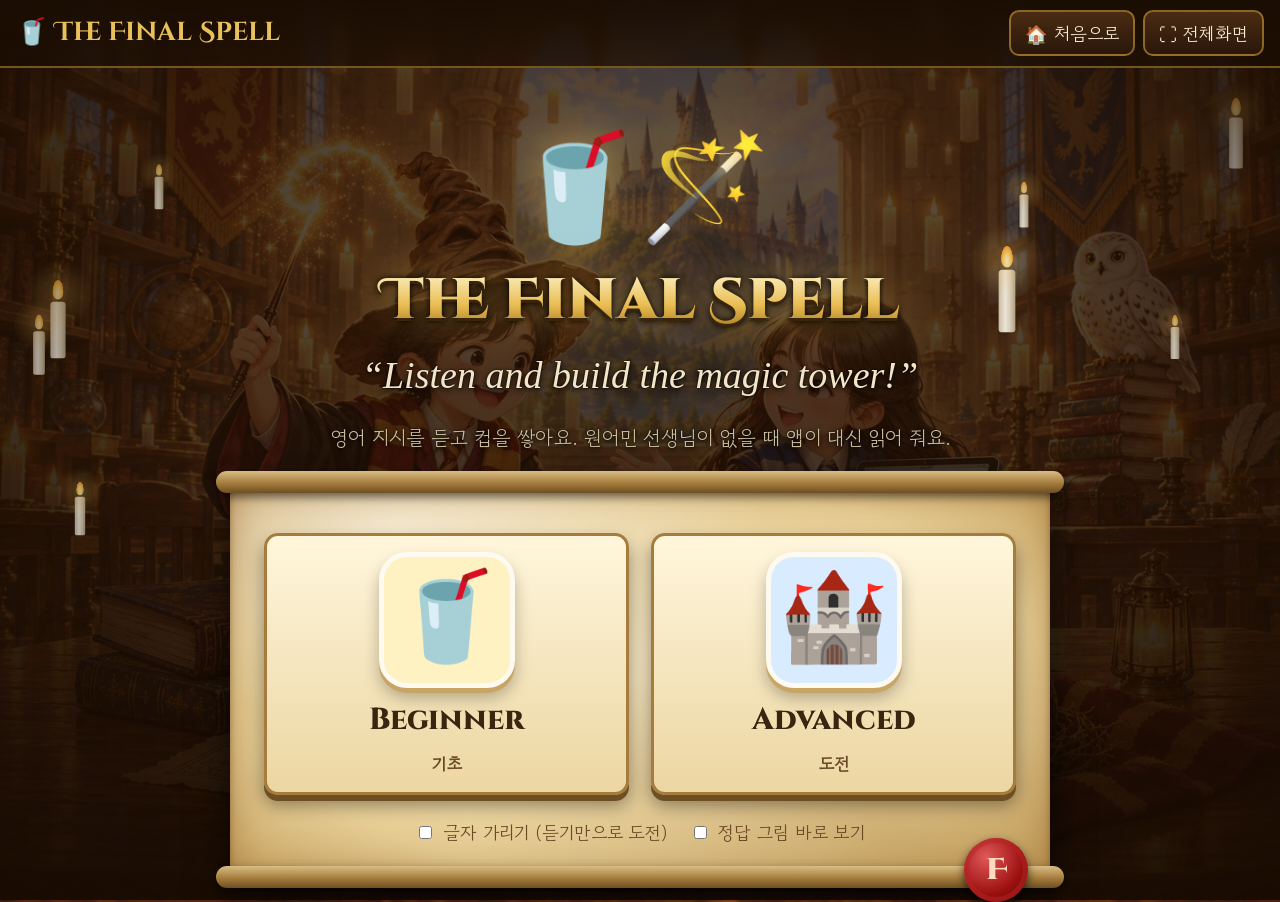
==== commit 281de059: "Final Spell: show answer picture of the cup stack for each command Each command now carries the exac" ====
--- a/final.html
+++ b/final.html
@@ -9,13 +9,38 @@
 <link rel="stylesheet" href="assets/common.css">
 <style>
   /* 주문서(양피지)에 적힌 지시문 */
-  .cmd { font-family: "IM Fell English", Georgia, serif; font-size: 3.7rem; line-height: 1.25; margin: 0; min-height: 2.6em; display: flex; align-items: center; justify-content: center; color: var(--ink); }
+  .cmd { font-family: "IM Fell English", Georgia, serif; font-size: 3.2rem; line-height: 1.2; margin: 0; min-height: 2.5em; display: flex; align-items: center; justify-content: center; color: var(--ink); }
   .cmd.blur { filter: blur(14px); }
   .c-red { color: #b3161b; } .c-blue { color: #1f4fa8; } .c-yellow { color: #b8860b; } .c-green { color: #1d7a43; }
   .cmd [class^="c-"] { font-weight: 700; }
   .controls { display: flex; gap: 14px; justify-content: center; flex-wrap: wrap; margin-top: 34px; }
   .label-check { display: inline-flex; gap: 8px; align-items: center; margin-top: 18px; color: var(--ink-soft); font-size: .95rem; }
-  @media (max-width: 640px) { .cmd { font-size: 1.9rem; } }
+
+  /* 지시문 + 정답 그림 나란히 */
+  .stage { display: grid; grid-template-columns: minmax(0, 1fr) minmax(0, 1fr); gap: 26px; align-items: stretch; margin-top: 26px; }
+  .stage .parchment { margin: 0; display: flex; flex-direction: column; justify-content: center; }
+
+  /* 정답 그림: 금테 액자 안의 나무 탁자 */
+  .answer { position: relative; border-radius: 14px; padding: 10px; min-height: 300px;
+    background: linear-gradient(135deg, #fff1b5, #b8862a 30%, #f5d77a 55%, #8a6416 85%);
+    box-shadow: 0 0 0 3px #5a3d0c, 0 18px 40px #000b; }
+  .answer-in { position: relative; height: 100%; min-height: 280px; border-radius: 8px; overflow: hidden; display: flex; flex-direction: column; justify-content: space-between;
+    background: radial-gradient(ellipse at 50% 0%, #fff6dc 0%, #efdcae 55%, #d9bd84 100%); }
+  .answer-label { font: 800 .9rem "Cinzel", Georgia, serif; color: #6b4a26; letter-spacing: .08em; padding: 10px 0 0; }
+  .answer svg.stack { display: block; width: 100%; height: 290px; margin-top: auto; }
+  .hand { display: flex; align-items: center; justify-content: center; gap: 8px; min-height: 58px; padding: 6px 10px 8px;
+    font: 700 .95rem "Gowun Dodum", sans-serif; color: #fbe7a1; background: #4a2c12; }
+  .hand svg { width: 34px; height: 40px; }
+  .cover { position: absolute; inset: 10px; border-radius: 8px; display: grid; place-items: center; z-index: 3;
+    background: radial-gradient(circle at 50% 40%, #4b3a8a, #1d1446 75%); color: #fbe7a1; transition: opacity .5s, transform .5s; }
+  .cover.gone { opacity: 0; transform: scale(1.06); pointer-events: none; }
+  .cover .q { font-size: 5rem; filter: drop-shadow(0 0 20px #b9a6ff); }
+  .cover button { margin-top: 8px; }
+  .cup-new { animation: drop .6s cubic-bezier(.3,1.5,.5,1) both; }
+  .cup-new .glow { opacity: .5; }
+  @keyframes drop { from { transform: translateY(-40px); opacity: 0; } to { transform: none; opacity: 1; } }
+  @media (max-width: 900px) { .stage { grid-template-columns: 1fr; } }
+  @media (max-width: 640px) { .cmd { font-size: 1.9rem; } .answer svg.stack { height: 200px; } }
 </style>
 </head>
 <body>
@@ -31,22 +56,108 @@
 
 <script src="assets/common.js"></script>
 <script>
-// 컵스택 지시문 (협의안 Final Spell 내용 기반). 한 판 = 순서대로 진행
+// 컵스택 지시문 + 각 지시를 따랐을 때의 컵 모습
+// hand: 손에 든 컵, cups: 탁자 위 컵 {c: 색, x: 가로 칸(0.5 단위 가능), y: 층(0 = 맨 아래)}
+const R = 'red', B = 'blue', Y = 'yellow', G = 'green';
+const line = (y, x0, ...cs) => cs.map((c, k) => ({ c, x: x0 + k, y }));
 const SETS = {
   beginner: [
-    ['Take the red cup.', 'Put the cup here.', 'Take the blue cup.', 'Put the red cup on the blue cup.', 'Put the yellow cup on top.', 'Build a tower!'],
-    ['Take the green cup.', 'Put the cup here.', 'Take the yellow cup.', 'Put the yellow cup on the green cup.', 'Move the green cup.', 'Make a 3-layer tower!'],
-    ['Take the blue cup.', 'Put the cup here.', 'Take the red cup.', 'Put the red cup next to the blue cup.', 'Put the green cup on top.', 'Build a tower!'],
+    [ // 3층 탑
+      { t: 'Take the blue cup.', hand: [B], cups: [] },
+      { t: 'Put the blue cup on the table.', hand: [], cups: line(0, 0, B) },
+      { t: 'Take the red cup.', hand: [R], cups: line(0, 0, B) },
+      { t: 'Put the red cup on the blue cup.', hand: [], cups: [...line(0, 0, B), ...line(1, 0, R)] },
+      { t: 'Put the yellow cup on top.', hand: [], cups: [...line(0, 0, B), ...line(1, 0, R), ...line(2, 0, Y)] },
+      { t: 'You made a 3-layer tower!', hand: [], cups: [...line(0, 0, B), ...line(1, 0, R), ...line(2, 0, Y)] },
+    ],
+    [ // 작은 피라미드
+      { t: 'Take the green cup.', hand: [G], cups: [] },
+      { t: 'Put the green cup on the table.', hand: [], cups: line(0, 0, G) },
+      { t: 'Take the yellow cup.', hand: [Y], cups: line(0, 0, G) },
+      { t: 'Put the yellow cup next to the green cup.', hand: [], cups: line(0, 0, G, Y) },
+      { t: 'Put the red cup on the green cup and the yellow cup.', hand: [], cups: [...line(0, 0, G, Y), ...line(1, .5, R)] },
+      { t: 'You made a small pyramid!', hand: [], cups: [...line(0, 0, G, Y), ...line(1, .5, R)] },
+    ],
+    [ // 6개 피라미드
+      { t: 'Take the red cup and the blue cup.', hand: [R, B], cups: [] },
+      { t: 'Put the red cup and the blue cup in a line.', hand: [], cups: line(0, 0, R, B) },
+      { t: 'Put the green cup next to the blue cup.', hand: [], cups: line(0, 0, R, B, G) },
+      { t: 'Put the yellow cup on the red cup and the blue cup.', hand: [], cups: [...line(0, 0, R, B, G), ...line(1, .5, Y)] },
+      { t: 'Put the red cup on the blue cup and the green cup.', hand: [], cups: [...line(0, 0, R, B, G), ...line(1, .5, Y, R)] },
+      { t: 'Put the blue cup on the very top!', hand: [], cups: [...line(0, 0, R, B, G), ...line(1, .5, Y, R), ...line(2, 1, B)] },
+    ],
   ],
   advanced: [
-    ['Take 2 red cups and 3 blue cups.', 'Put the 3 blue cups in a line.', 'Put the 2 red cups on top.', 'Put 1 yellow cup on the top.', 'Make 3 layers!'],
-    ['Take 3 green cups and 2 yellow cups.', 'Put the green cups in a line.', 'Put the yellow cups on the green cups.', 'Put 1 red cup on top.', 'Make 3 layers!'],
-    ['Take 3 yellow cups.', 'Take 2 blue cups and 1 red cup.', 'Put the yellow cups in a line.', 'Put the blue cups on top.', 'Put the red cup on the very top.', 'Make a pyramid!'],
+    [
+      { t: 'Take 3 blue cups and 2 red cups.', hand: [B, B, B, R, R], cups: [] },
+      { t: 'Put the 3 blue cups in a line.', hand: [R, R], cups: line(0, 0, B, B, B) },
+      { t: 'Put the 2 red cups on the blue cups.', hand: [], cups: [...line(0, 0, B, B, B), ...line(1, .5, R, R)] },
+      { t: 'Put 1 yellow cup on the very top.', hand: [], cups: [...line(0, 0, B, B, B), ...line(1, .5, R, R), ...line(2, 1, Y)] },
+      { t: 'You made 3 layers!', hand: [], cups: [...line(0, 0, B, B, B), ...line(1, .5, R, R), ...line(2, 1, Y)] },
+    ],
+    [
+      { t: 'Take 3 green cups and 2 yellow cups.', hand: [G, G, G, Y, Y], cups: [] },
+      { t: 'Put the green cups in a line.', hand: [Y, Y], cups: line(0, 0, G, G, G) },
+      { t: 'Put the yellow cups on the green cups.', hand: [], cups: [...line(0, 0, G, G, G), ...line(1, .5, Y, Y)] },
+      { t: 'Put 1 red cup on top.', hand: [], cups: [...line(0, 0, G, G, G), ...line(1, .5, Y, Y), ...line(2, 1, R)] },
+      { t: 'You made 3 layers!', hand: [], cups: [...line(0, 0, G, G, G), ...line(1, .5, Y, Y), ...line(2, 1, R)] },
+    ],
+    [
+      { t: 'Take 4 yellow cups.', hand: [Y, Y, Y, Y], cups: [] },
+      { t: 'Put the yellow cups in a line.', hand: [], cups: line(0, 0, Y, Y, Y, Y) },
+      { t: 'Put 3 blue cups on the yellow cups.', hand: [], cups: [...line(0, 0, Y, Y, Y, Y), ...line(1, .5, B, B, B)] },
+      { t: 'Put 2 red cups on the blue cups.', hand: [], cups: [...line(0, 0, Y, Y, Y, Y), ...line(1, .5, B, B, B), ...line(2, 1, R, R)] },
+      { t: 'Put the green cup on the very top.', hand: [], cups: [...line(0, 0, Y, Y, Y, Y), ...line(1, .5, B, B, B), ...line(2, 1, R, R), ...line(3, 1.5, G)] },
+      { t: 'You made a 4-layer pyramid!', hand: [], cups: [...line(0, 0, Y, Y, Y, Y), ...line(1, .5, B, B, B), ...line(2, 1, R, R), ...line(3, 1.5, G)] },
+    ],
   ],
 };
 
+// ---------- 컵 그림 (SVG) ----------
+const CUP = { red: ['#ff6b5e', '#c8261c', '#8e140d'], blue: ['#6ea8ff', '#2a62d4', '#173d8f'],
+              yellow: ['#ffe680', '#f0b818', '#a87a00'], green: ['#7ee08c', '#2a9a45', '#16602a'] };
+const W = 80, H = 92, GAP = 6, TOPW = 56;   // 컵 크기(뒤집어 놓은 스피드스택 컵)
+function cupGradients() {
+  return Object.entries(CUP).map(([c, [hi, mid, lo]]) => `
+    <linearGradient id="g-${c}" x1="0" x2="1"><stop offset="0" stop-color="${lo}"/><stop offset=".35" stop-color="${hi}"/><stop offset=".6" stop-color="${mid}"/><stop offset="1" stop-color="${lo}"/></linearGradient>`).join('');
+}
+function cupShape(c, x, y, extra = '') {
+  const inset = (W - TOPW) / 2;
+  return `<g transform="translate(${x} ${y})"><g ${extra}>
+    <ellipse class="glow" cx="${W / 2}" cy="${H / 2}" rx="${W * .62}" ry="${H * .6}" fill="#fff6a8" opacity="0"/>
+    <path d="M${inset} 0 H${W - inset} L${W} ${H} H0 Z" fill="url(#g-${c})" stroke="${CUP[c][2]}" stroke-width="2"/>
+    <rect x="-2" y="${H - 12}" width="${W + 4}" height="12" rx="4" fill="${CUP[c][2]}"/>
+    <rect x="${inset + 8}" y="6" width="7" height="${H - 24}" rx="3.5" fill="#fff" opacity=".35"/>
+  </g></g>`;
+}
+function stackSVG(state, prev, bounds) {
+  const key = k => `${k.c}@${k.x},${k.y}`;
+  const before = new Set((prev ? prev.cups : []).map(key));
+  const vw = bounds.cols * (W + GAP) + 40, vh = bounds.rows * H + 48;
+  const table = `<rect x="-2000" y="${vh - 26}" width="${vw + 4000}" height="60" fill="#7a4a22"/><rect x="-2000" y="${vh - 26}" width="${vw + 4000}" height="5" fill="#a8703a"/>`;
+  const cups = state.cups.slice().sort((a, b) => a.y - b.y);
+  const body = cups.map(k => {
+    const px = 20 + k.x * (W + GAP), py = vh - 24 - (k.y + 1) * H;
+    const isNew = !before.has(key(k));
+    return cupShape(k.c, px, py, isNew ? `class="cup-new" style="animation-delay:${k.y * .12}s"` : '');
+  }).join('');
+  const empty = state.cups.length ? '' : `<text x="${vw / 2}" y="${vh / 2}" text-anchor="middle" font-family="Gowun Dodum, sans-serif" font-size="22" fill="#8a6a40">(탁자는 아직 비어 있어요)</text>`;
+  return `<svg class="stack" viewBox="0 0 ${vw} ${vh}" preserveAspectRatio="xMidYMax meet" role="img" aria-label="정답 컵 모양">
+    <defs>${cupGradients()}</defs>${table}${empty}${body}</svg>`;
+}
+function handHTML(state) {
+  if (!state.hand.length) return '<div class="hand">✋ In your hand: —</div>';
+  const small = c => `<svg viewBox="-4 -4 ${W + 8} ${H + 8}"><defs>${cupGradients()}</defs>${cupShape(c, 0, 0)}</svg>`;
+  return `<div class="hand">✋ In your hand: ${state.hand.map(small).join('')}</div>`;
+}
+function boundsOf(set) {
+  let cols = 1, rows = 1;
+  set.forEach(st => st.cups.forEach(k => { cols = Math.max(cols, k.x + 1); rows = Math.max(rows, k.y + 1); }));
+  return { cols: Math.max(cols, 3), rows: Math.max(rows, 3) };
+}
+
 const app = document.getElementById('app');
-let list, i, hideText = false;
+let list, i, bounds, hideText = false, autoShow = false;
 
 function colorize(t) {
   return t.replace(/\b(red|blue|yellow|green)\b/gi, m => `<span class="c-${m.toLowerCase()}">${m}</span>`);
@@ -64,38 +175,67 @@
           <button class="opt level" data-l="beginner"><span class="medal">🥤</span>Beginner<span class="ko">기초</span></button>
           <button class="opt level" data-l="advanced"><span class="medal">🏰</span>Advanced<span class="ko">도전</span></button>
         </div>
-        <label class="label-check"><input type="checkbox" id="hide"> 글자 가리기 (듣기만으로 도전)</label>
+        <div class="row" style="gap:22px">
+          <label class="label-check"><input type="checkbox" id="hide"> 글자 가리기 (듣기만으로 도전)</label>
+          <label class="label-check"><input type="checkbox" id="auto"> 정답 그림 바로 보기</label>
+        </div>
         <div class="seal">F</div>
       </div>
     </div>`;
   document.getElementById('hide').checked = hideText;
   document.getElementById('hide').onchange = e => hideText = e.target.checked;
+  document.getElementById('auto').checked = autoShow;
+  document.getElementById('auto').onchange = e => autoShow = e.target.checked;
   app.querySelectorAll('.level').forEach(b => b.onclick = () => {
     const sets = SETS[b.dataset.l];
-    list = sets[Math.floor(Math.random() * sets.length)]; i = 0;
+    list = sets[Math.floor(Math.random() * sets.length)]; i = 0; bounds = boundsOf(list);
     Magic.sfx.magic(); show();
   });
 }
 
 function show() {
-  const t = list[i];
+  const st = list[i], t = st.t;
   app.innerHTML = `
     <div class="progress" style="margin-top:14px">${list.map((_, k) => `<span class="${k <= i ? 'on' : ''}"></span>`).join('')}</div>
     <div class="pill">Spell ${i + 1} / ${list.length}</div>
-    <div class="parchment pop" style="margin-top:30px">
-      <div class="cmd ${hideText ? 'blur' : ''}" id="cmd"><span>${colorize(t)}</span></div>
-      <div class="seal">F</div>
+    <div class="stage">
+      <div class="parchment pop">
+        <div class="cmd ${hideText ? 'blur' : ''}" id="cmd"><span>${colorize(t)}</span></div>
+        <div class="seal">F</div>
+      </div>
+      <div class="answer pop">
+        <div class="answer-in">
+          <div class="answer-label">✨ THE ANSWER · 정답 모습</div>
+          ${stackSVG(st, list[i - 1], bounds)}
+          ${handHTML(st)}
+        </div>
+        <div class="cover ${autoShow ? 'gone' : ''}" id="cover">
+          <div>
+            <div class="q">🔮</div>
+            <div class="ko" style="color:#e9dcff">컵을 다 쌓았으면 정답을 확인해요!</div>
+            <button class="btn-magic" id="showAns">Show the answer</button>
+          </div>
+        </div>
+      </div>
     </div>
     <div class="controls">
       <button class="btn-big" id="again">🔊 Again</button>
       ${hideText ? '<button class="btn-big" id="reveal">👀 Show</button>' : ''}
       <button class="btn-magic" id="next">${i < list.length - 1 ? 'Next ➜' : '✔ Finish'}</button>
     </div>
-    <p class="ko" style="margin-top:16px">선생님: 학생이 지시대로 했으면 Next를 눌러 주세요.</p>`;
+    <p class="ko" style="margin-top:16px">선생님: 학생이 쌓은 뒤 <b>Show the answer</b>로 맞는지 확인하고 Next를 눌러 주세요.</p>`;
   Magic.speak(t, { rate: 0.8 });
   document.getElementById('again').onclick = () => Magic.speak(t, { rate: 0.7 });
   const rv = document.getElementById('reveal');
   if (rv) rv.onclick = () => document.getElementById('cmd').classList.remove('blur');
+  document.getElementById('showAns').onclick = () => {
+    const cover = document.getElementById('cover');
+    cover.classList.add('gone');
+    // 새로 놓인 컵 애니메이션을 다시 재생
+    app.querySelectorAll('.cup-new').forEach(g => { g.style.animation = 'none'; void g.getBBox(); g.style.animation = ''; });
+    Magic.sfx.magic(); Magic.sparkle(app.querySelector('.answer'));
+    Magic.speak('Is your tower the same?', { rate: 0.85 });
+  };
   document.getElementById('next').onclick = () => {
     Magic.sfx.ok();
     i++;
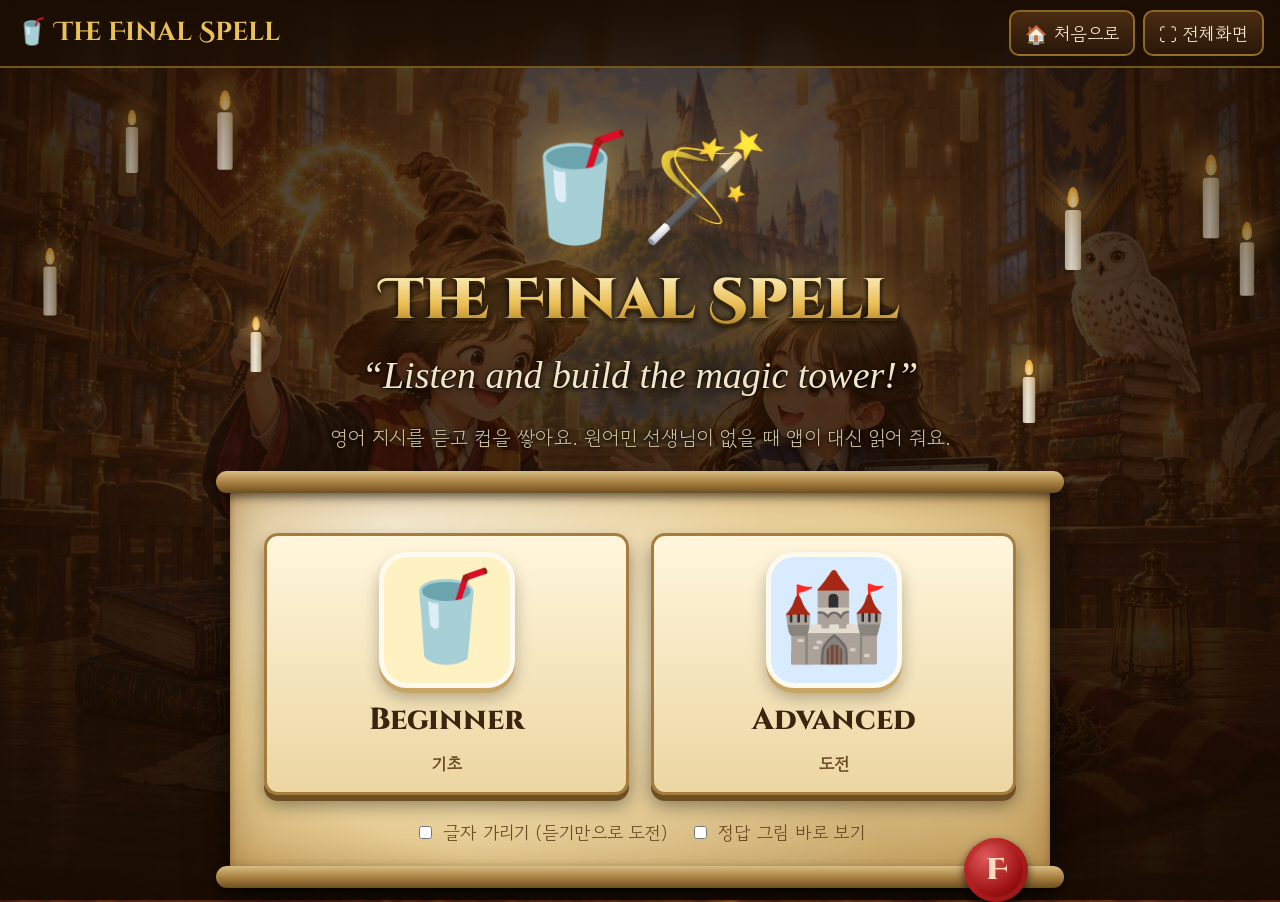
==== commit cf989739: "Support older browsers such as the LG StanbyMe webOS browser The StanbyMe browser is based on an old" ====
--- a/final.html
+++ b/final.html
@@ -31,7 +31,7 @@
   .hand { display: flex; align-items: center; justify-content: center; gap: 8px; min-height: 58px; padding: 6px 10px 8px;
     font: 700 .95rem "Gowun Dodum", sans-serif; color: #fbe7a1; background: #4a2c12; }
   .hand svg { width: 34px; height: 40px; }
-  .cover { position: absolute; inset: 10px; border-radius: 8px; display: grid; place-items: center; z-index: 3;
+  .cover { position: absolute; top: 10px; right: 10px; bottom: 10px; left: 10px; border-radius: 8px; display: grid; place-items: center; z-index: 3;
     background: radial-gradient(circle at 50% 40%, #4b3a8a, #1d1446 75%); color: #fbe7a1; transition: opacity .5s, transform .5s; }
   .cover.gone { opacity: 0; transform: scale(1.06); pointer-events: none; }
   .cover .q { font-size: 5rem; filter: drop-shadow(0 0 20px #b9a6ff); }
--- a/assets/common.css
+++ b/assets/common.css
@@ -30,7 +30,7 @@
 /* 반짝이는 별 (마법 천장) */
 body::before {
   content: "";
-  position: fixed; inset: 0; pointer-events: none; z-index: 0;
+  position: fixed; top: 0; right: 0; bottom: 0; left: 0; pointer-events: none; z-index: 0;
   background-image:
     radial-gradient(2px 2px at 10% 20%, #fff8, transparent),
     radial-gradient(2px 2px at 80% 10%, #fff6, transparent),
@@ -152,7 +152,7 @@
 html { overflow-x: hidden; }
 /* 가장자리 어둡게 */
 body::after {
-  content: ""; position: fixed; inset: 0; pointer-events: none; z-index: 0;
+  content: ""; position: fixed; top: 0; right: 0; bottom: 0; left: 0; pointer-events: none; z-index: 0;
   background: radial-gradient(ellipse at center, transparent 55%, #000a 100%);
 }
 .fell { font-family: "IM Fell English", Georgia, "Noto Serif KR", serif; }
@@ -165,7 +165,7 @@
 main.wrap { position: relative; z-index: 1; }
 
 /* ===== 떠다니는 촛불 ===== */
-.candles { position: fixed; inset: 0; pointer-events: none; z-index: 0; overflow: hidden; }
+.candles { position: fixed; top: 0; right: 0; bottom: 0; left: 0; pointer-events: none; z-index: 0; overflow: hidden; }
 .candle { position: absolute; width: 14px; height: 52px; border-radius: 3px 3px 2px 2px;
   background: linear-gradient(90deg, #d8cbb0, #fffaf0 40%, #e6dcc4 70%, #b9ab8e);
   animation: float var(--d, 6s) ease-in-out infinite alternate; opacity: .9; }
@@ -362,3 +362,18 @@
 button, .btn { background: linear-gradient(180deg, #4a2c12, #2a170a); }
 .topbar h1 { white-space: nowrap; overflow: hidden; text-overflow: ellipsis; min-width: 0; }
 @media (max-width: 640px) { .topbar h1 { font-size: 1rem; } }
+
+/* ================================================================
+ * 오래된 브라우저 대비 (LG 스탠바이미 등 크롬 79 기반 webOS 브라우저)
+ * aspect-ratio 를 모르는 브라우저 = flex gap 도 모르는 브라우저로 보고 함께 보완
+ * ================================================================ */
+@supports not (aspect-ratio: 1) {
+  .crest { height: 250px; }
+  .crest.mini { height: 105px; }
+  .crest.huge { height: 274px; }
+  .banner .crest.huge { height: 202px; }
+  .row > *, .listen-row > *, .controls > *, .help-row > *, .clue-tools > *,
+  .topbar .tools > *, .flow > *, .progress > *, .crests-row > *, .settings > *, .hand > * { margin: 6px; }
+  .letter > * + * { margin-left: 18px; }
+  .q-head > * + * { margin-left: 18px; }
+}
